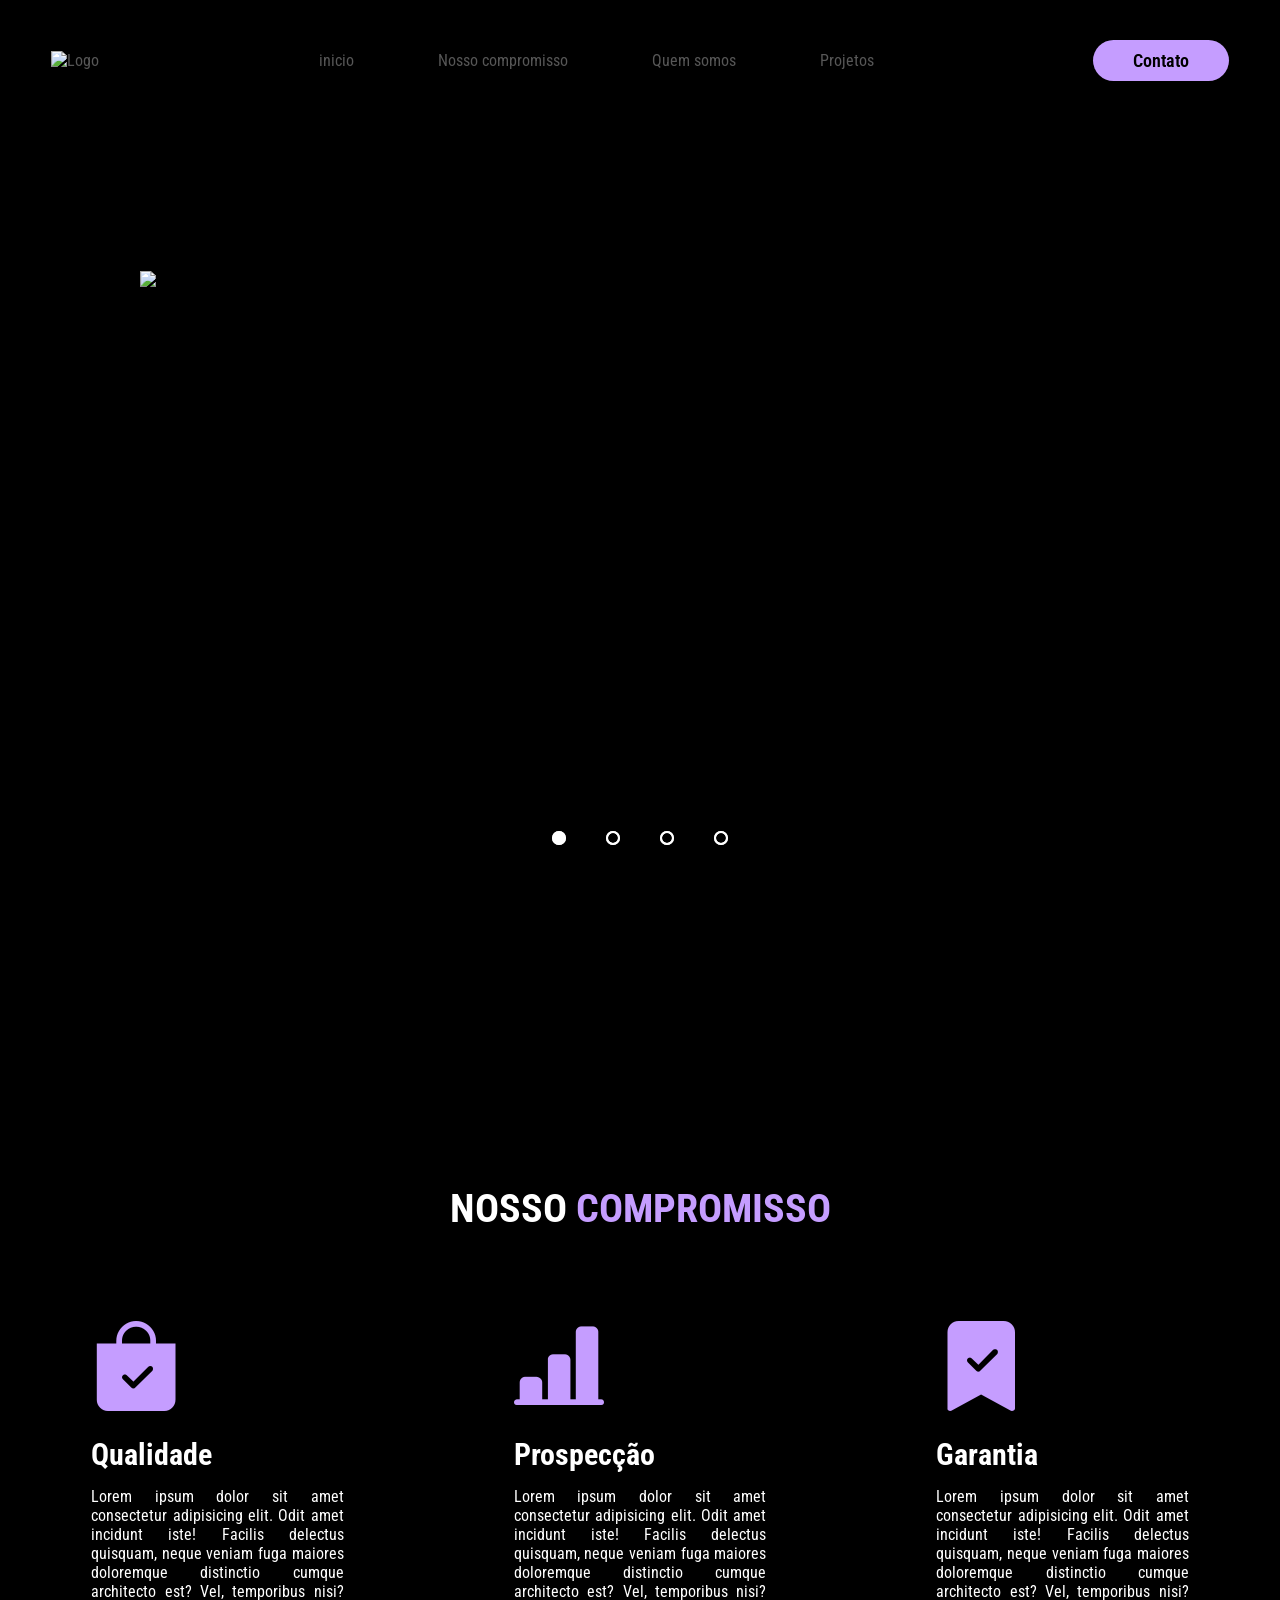
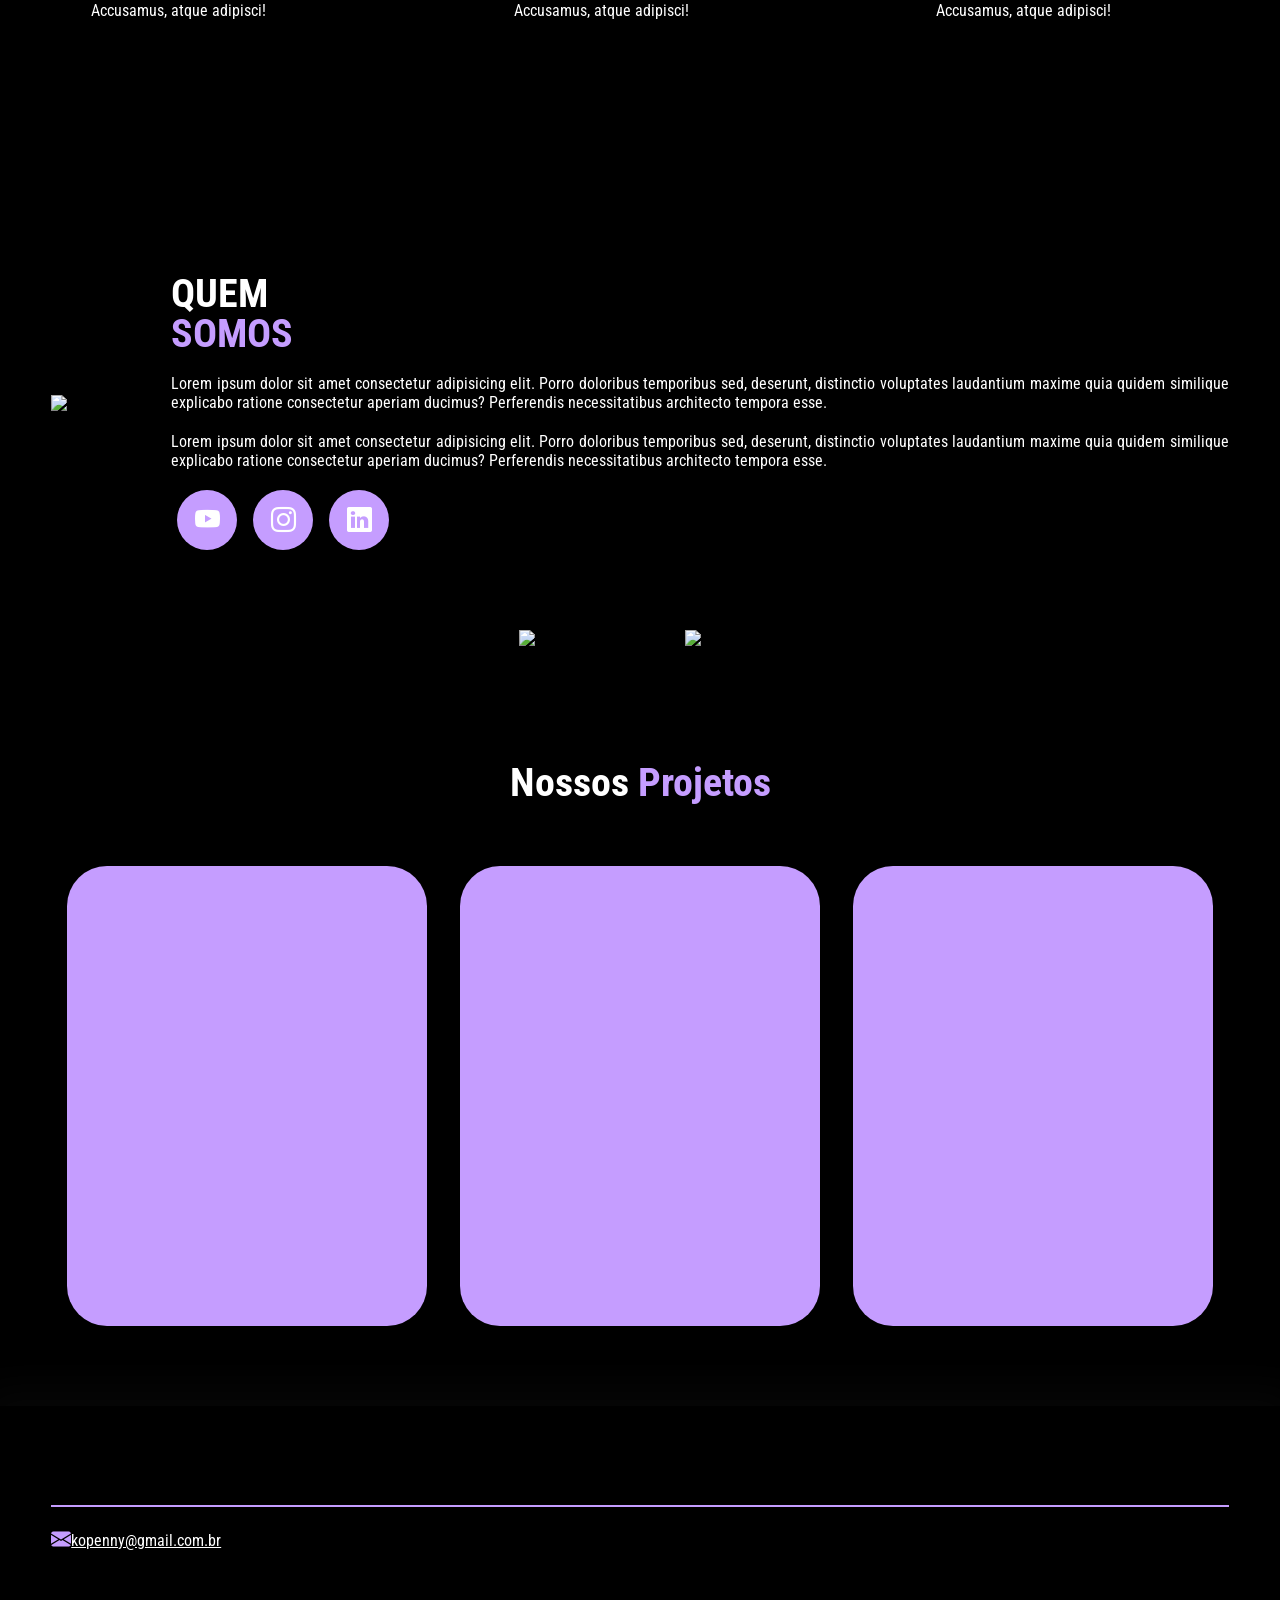
==== modelo_site.html @ db1bed32 "Add files via upload" ====
<!DOCTYPE html>
<html lang="pt-br">
<head>
    <meta charset="UTF-8">
    <meta name="viewport" content="width=device-width, initial-scale=1.0">
    <!-- cogido do google fonts-->
     <link rel="preconnect" href="https://fonts.googleapis.com">
    <link rel="preconnect" href="https://fonts.gstatic.com" crossorigin>
    <link href="https://fonts.googleapis.com/css2?family=Roboto+Condensed:ital,wght@0,100..900;1,100..900&display=swap" rel="stylesheet">
    <!-- cogido do google fonts-->
     <link rel="stylesheet" href="https://cdn.jsdelivr.net/npm/bootstrap-icons@1.13.1/font/bootstrap-icons.min.css">
    <link rel="shortcut icon" href="Imagens/favicon-16x16.png" type="image/x-icon">
    <link rel="stylesheet" href="style.css">
    <title>Kopenny</title>
</head>

<body>
    <header>
        <div class="interface"><!--Interface-->
            <div class="logo">
                <a href="">
                    <img src="Imagens/ogz1.png" alt="Logo">
                </a>
            </div><!--Logo-->
            <nav class="menu-desktop">
                <ul>
                    <li><a href="">inicio</a></li>
                    <li><a href="">Nosso compromisso</a></li>
                    <li><a href="">Quem somos</a></li>
                    <li><a href="">Projetos</a></li>
                </ul>
            </nav>
            <div class="btn-contato">
                <a href="">
                    <button>Contato</button>
                </a>
                
            </div>
        </div><!--Interface-->
    </header>
    <main>
        <section class="destaques">
            <div class="interface">
                <div class="slide-destaques">
                    <div class="slider">

                        <div class="slides">
                            <!--botões para navegar-->
                            <input type="radio" name="radio-btn" id="radio1">
                            <input type="radio" name="radio-btn" id="radio2">
                            <input type="radio" name="radio-btn" id="radio3">
                            <input type="radio" name="radio-btn" id="radio4">
                            <!--botões para navegar-->

                            <!--imagem dos slides-->
                            <div class="slide first">
                                <img src="Imagens/slide1.jpg" alt="imagem1">
                            </div>
                            <div class="slide">
                                <img src="Imagens/slide2.jpg" alt="imagem2">
                            </div>
                            <div class="slide">
                                <img src="Imagens/slide3.jpg" alt="imagem3">
                            </div>
                            <div class="slide">
                                <img src="Imagens/slide4.jpg" alt="imagem4">
                            </div>
                            <!--imagem dos slides-->

                            <!--navegação-->
                            <div class="navigation-auto">
                                <div class="auto-btn1"></div>
                                <div class="auto-btn2"></div>
                                <div class="auto-btn3"></div>
                                <div class="auto-btn4"></div>
                            </div>
                        </div>

                        <div class="manual-navigation">
                            <label for="radio1" class="manual-btn"></label>
                            <label for="radio2" class="manual-btn"></label>
                            <label for="radio3" class="manual-btn"></label>
                            <label for="radio4" class="manual-btn"></label>
                        </div>

                    </div>
                </div>
            </div>
        </section>
        <section class="compromisso">
            <div class="interface">
                <h2 class="titulo">NOSSO <span>COMPROMISSO</span></h2>
                <div class="flex">
                    <div class="compromisso-box">
                        <i class="bi bi-bag-check-fill"></i>
                        <h3>Qualidade</h3>
                        <p>Lorem ipsum dolor sit amet consectetur adipisicing elit. Odit amet incidunt iste! Facilis delectus 
                            quisquam, neque veniam fuga maiores doloremque distinctio cumque architecto est? Vel, 
                            temporibus nisi? Accusamus, atque adipisci!</p>
                    </div>
                    <div class="compromisso-box">
                        <i class="bi bi-bar-chart-line-fill"></i>
                        <h3>Prospecção</h3>
                        <p>Lorem ipsum dolor sit amet consectetur adipisicing elit. Odit amet incidunt iste! Facilis delectus 
                            quisquam, neque veniam fuga maiores doloremque distinctio cumque architecto est? Vel, 
                            temporibus nisi? Accusamus, atque adipisci!</p>
                    </div>
                    <div class="compromisso-box">
                        <i class="bi bi-bookmark-check-fill"></i>
                        <h3>Garantia</h3>
                        <p>Lorem ipsum dolor sit amet consectetur adipisicing elit. Odit amet incidunt iste! Facilis delectus 
                            quisquam, neque veniam fuga maiores doloremque distinctio cumque architecto est? Vel, 
                            temporibus nisi? Accusamus, atque adipisci!</p>
                    </div>
                </div>
            </div>
        </section>
        <section class="quem-somos">
            <div class="interface">
                <div class="flex">
                    <div class="img-quem-somos">
                        <img src="Imagens/imagem2.png" alt="imagem2">
                    </div>
                    <div class="txt-quem-somos">
                        <h2>QUEM<span> SOMOS</span></h2>
                        <p>Lorem ipsum dolor sit amet consectetur adipisicing elit. Porro doloribus temporibus sed, deserunt, 
                            distinctio voluptates laudantium maxime quia quidem similique explicabo ratione consectetur aperiam 
                            ducimus? Perferendis necessitatibus architecto tempora esse.</p>
                            <p>
                                Lorem ipsum dolor sit amet consectetur adipisicing elit. Porro doloribus temporibus sed, deserunt, 
                                distinctio voluptates laudantium maxime quia quidem similique explicabo ratione consectetur aperiam 
                                ducimus? Perferendis necessitatibus architecto tempora esse.
                            </p>
                            <div class="btn-social">
                                <a href=""><button><i class="bi bi-youtube"></i></button></a>
                                <a href=""><button><i class="bi bi-instagram"></i></button></a>
                                <a href=""><button><i class="bi bi-linkedin"></i></button></a>
                            </div>
                    </div>
                </div>
            </div>
        </section>
        <section class="artes">
            <div class="interface">
                <div class="flex">
                    <div class="img-1">
                        <img src="Imagens/imagem3.3.jpg" alt="imagem1">
                    </div>
                    <div class="img-2">
                        <img src="Imagens/imagem1.1.jpg" alt="imagem2">
                    </div>
                </div>
            </div>
        </section>
        <section class="projetos">
            <div class="interface">
                <h2 class="titulo">Nossos <span>Projetos</span></h2>
                <div class="flex">
                    <div class="img-port" style="background-image: url(Imagens/Flair.jpg);"></div>
                    <div class="img-port" style="background-image: url(Imagens/Copy.jpg);"></div>
                    <div class="img-port" style="background-image: url(Imagens/Our\ work.jpg);"></div>
                </div>
            </div>
            
        </section>
    </main>
    <footer>
        <div class="interface">
            <div class="line-footer">
                <div class="flex">
                <div class="logo-footer">
                    <img src="Imagens/ogz1.png" alt="">

                </div>
                </div>
            </div>

            <div class="line-footer borda">
                <P><i class="bi bi-envelope-fill"></i><a href="mailto:kopenny@gmail.com.br">kopenny@gmail.com.br</a></P>
            </div>
        </div>
    </footer>
    <script src="script.js"></script>
</body>
</html>
---- style.css ----
/* Estilo Geral */

*{
    margin: 0;
    padding: 0;
    box-sizing: border-box;
    font-family: "Roboto Condensed", sans-serif;
}
body{
    background-color: rgb(0, 0, 0);
    height: 100vh;
}
.interface{
    max-width: 1280px;
    margin: 0 auto;
}
.flex{
    display: flex;
}
.btn-contato button{
    padding: 10px 40px;
    font-size: 18px;
    font-weight: 600;
    background-color: #c59dff;
    border: 0;
    border-radius: 30px;
    cursor: pointer;
    transition: .2s;
}
h2.titulo{
    color: #ffffff;
    font-size: 40px;
    text-align: center;
    
}
h2.titulo span{
    color: #c59dff;
}
button:hover{
    box-shadow: 0px 0px 0px #ffffff;
    transform: scale(1.05);
}

/* Estilo cabeçalho */

header{
    padding: 40px 4%;
}
header > .interface{
    display: flex;
    align-items:  center;
    justify-content: space-between;
}
header a{
    color: rgb(87, 87, 87);
    text-decoration: none;
    display: inline-block;
    transition: .2s;
}
header a:hover{
    color: rgb(240, 255, 240);
    transform: scale(1.05);
}
header nav ul{
    list-style-type: none;
}
header nav ul li{
    display: inline-block;
    padding: 0 40px;
}

/* Estilo Carrossel topo */

section.destaques{
    margin-top: 0;
}

.slide-destaques{
    margin: 0;
    padding: 20px 5%;
    width: 100%;
    height: 100vh;
    display: flex;
    justify-content: center;
    align-items: center;
}

.slider{
    margin: 0 auto;
    width: 1000px;
    height: 600px;
    overflow: hidden;
}

.slides{
    width: 400%;
    height: 600px;
    display: flex;
}

.slides input{
    display: none;
}

.slide{
    width:25%;
    position: relative;
}

.slide img{
    width: 1000px;
}

.manual-navigation{
    position: absolute;
    width: 1000px;
    margin-top: -40px;
    display: flex;
    justify-content: center;
}

.manual-btn{
    border: 2px solid #ffffff;
    padding: 5px;
    border-radius: 10px;
    cursor: pointer;
    transition: 1s;
}

.manual-btn:not(:last-child){
    margin-right: 40px;
}

.manual-btn:hover{
    background-color: #ffffff;
}

#radio1:checked ~ .first{
    margin-left: 0;
}

#radio2:checked ~ .first{
    margin-left: -25%;
}

#radio3:checked ~ .first{
    margin-left: -50%;
}

#radio4:checked ~ .first{
    margin-left: -75%;
}

.navigation-auto div{
    border: 2px solid #ffffff;
    padding: 5px;
    border-radius: 10px;
    cursor: pointer;
    transition: 1s;
}

.navigation-auto{
    position: absolute;
    width: 1000px;
    margin-top: 560px;
    display: flex;
    justify-content: center;
}

.navigation-auto div:not(:last-child){
    margin-right: 40px;
}

#radio1:checked ~ .navigation-auto .auto-btn1{
    background-color: #ffffff;
}

#radio2:checked ~ .navigation-auto .auto-btn2{
    background-color: #ffffff;
}

#radio3:checked ~ .navigation-auto .auto-btn3{
    background-color: #ffffff;
}

#radio4:checked ~ .navigation-auto .auto-btn4{
    background-color: #ffffff;
}


/* Estilo do compromisso */

section.compromisso{
    padding: 164px 4%;
}
section.compromisso .flex{
    gap: 90px;
}
.compromisso .compromisso-box{
    color: #ffffff;
    padding: 40px;
    border-radius: 20px;
    margin-top: 45px;
    transition: .2s;
    text-align: justify;
}
.compromisso .compromisso-box:hover{
    transform: scale(1.05);
    box-shadow: 0 0 8px #ffffff59;
}
.compromisso .compromisso-box i{
    font-size: 90px;
    color: #c59dff;
}
.compromisso .compromisso-box h3{
    font-size: 30px;
    margin: 15px 0px;
}


/* Estilo sobre */

section.quem-somos{
    padding: 50px 4%;

}
section.quem-somos .flex{
    align-items: center;
    gap: 60px;
}
.quem-somos .txt-quem-somos{
    color: #ffffff;
}
.quem-somos .txt-quem-somos h2{
    font-size: 40px;
    line-height: 40px;
    margin-bottom: 20px;
}
.quem-somos .txt-quem-somos h2 span{
    color: #c59dff;
    display: block;
}
.quem-somos .txt-quem-somos p{
    margin: 20px 0;
    text-align: justify;
}
.quem-somos .txt-quem-somos .btn-social button{
    width: 60px;
    height: 60px;
    border-radius: 50%;
    border: none;
    background-color: #c59dff;
    font-size: 25px;
    color: #ffffff;
    cursor: pointer;
    margin: 0 6px;
    transition: .2s;
}

/* Estilo artes meio do site*/

section.artes{
    padding:30px 4%;
}
section.artes .flex{
    align-items: center;
    justify-content: center;
    gap: 90px;
}

.artes .img-1 img{
    position: relative;
    animation: flutuar 2s ease-in-out infinite alternate;
}

.artes .img-2 img{
    position: relative;
    animation: flutuar 4s ease-in-out infinite alternate;
}

@keyframes flutuar {
    0% {
        top: 0;
    }
    100% {
        top:30px
    }
    
}

/* Estilo dos projetos */

section.projetos{
    padding: 80px 4%;
}

section.projetos .flex{
    justify-content: space-around;
    margin-top: 60px;
}

.img-port{
    width: 360px;
    height: 460px;
    background-color: #c59dff;
    background-size: cover;
    background-position: 100% 0%;
    transition: 11s;
    cursor: pointer;
    border-radius: 40px;
}

.img-port:hover{
    background-position: 100% 100%;
}


/* Estilo do rodapé */

footer{
    padding: 40px 4%;
    box-shadow: 0 0 40px 18px rgba(255, 255, 255, 0.027);
}

footer .flex{
    justify-content: space-between;
}

footer .line-footer{
    padding: 20px 0;
}

.borda{
    border-top: 2px solid #c59dff;
}

footer .line-footer p i{
    color: #c59dff;
    font-size: 20px;
}

footer .line-footer p a{
    color: #ffffff;
}
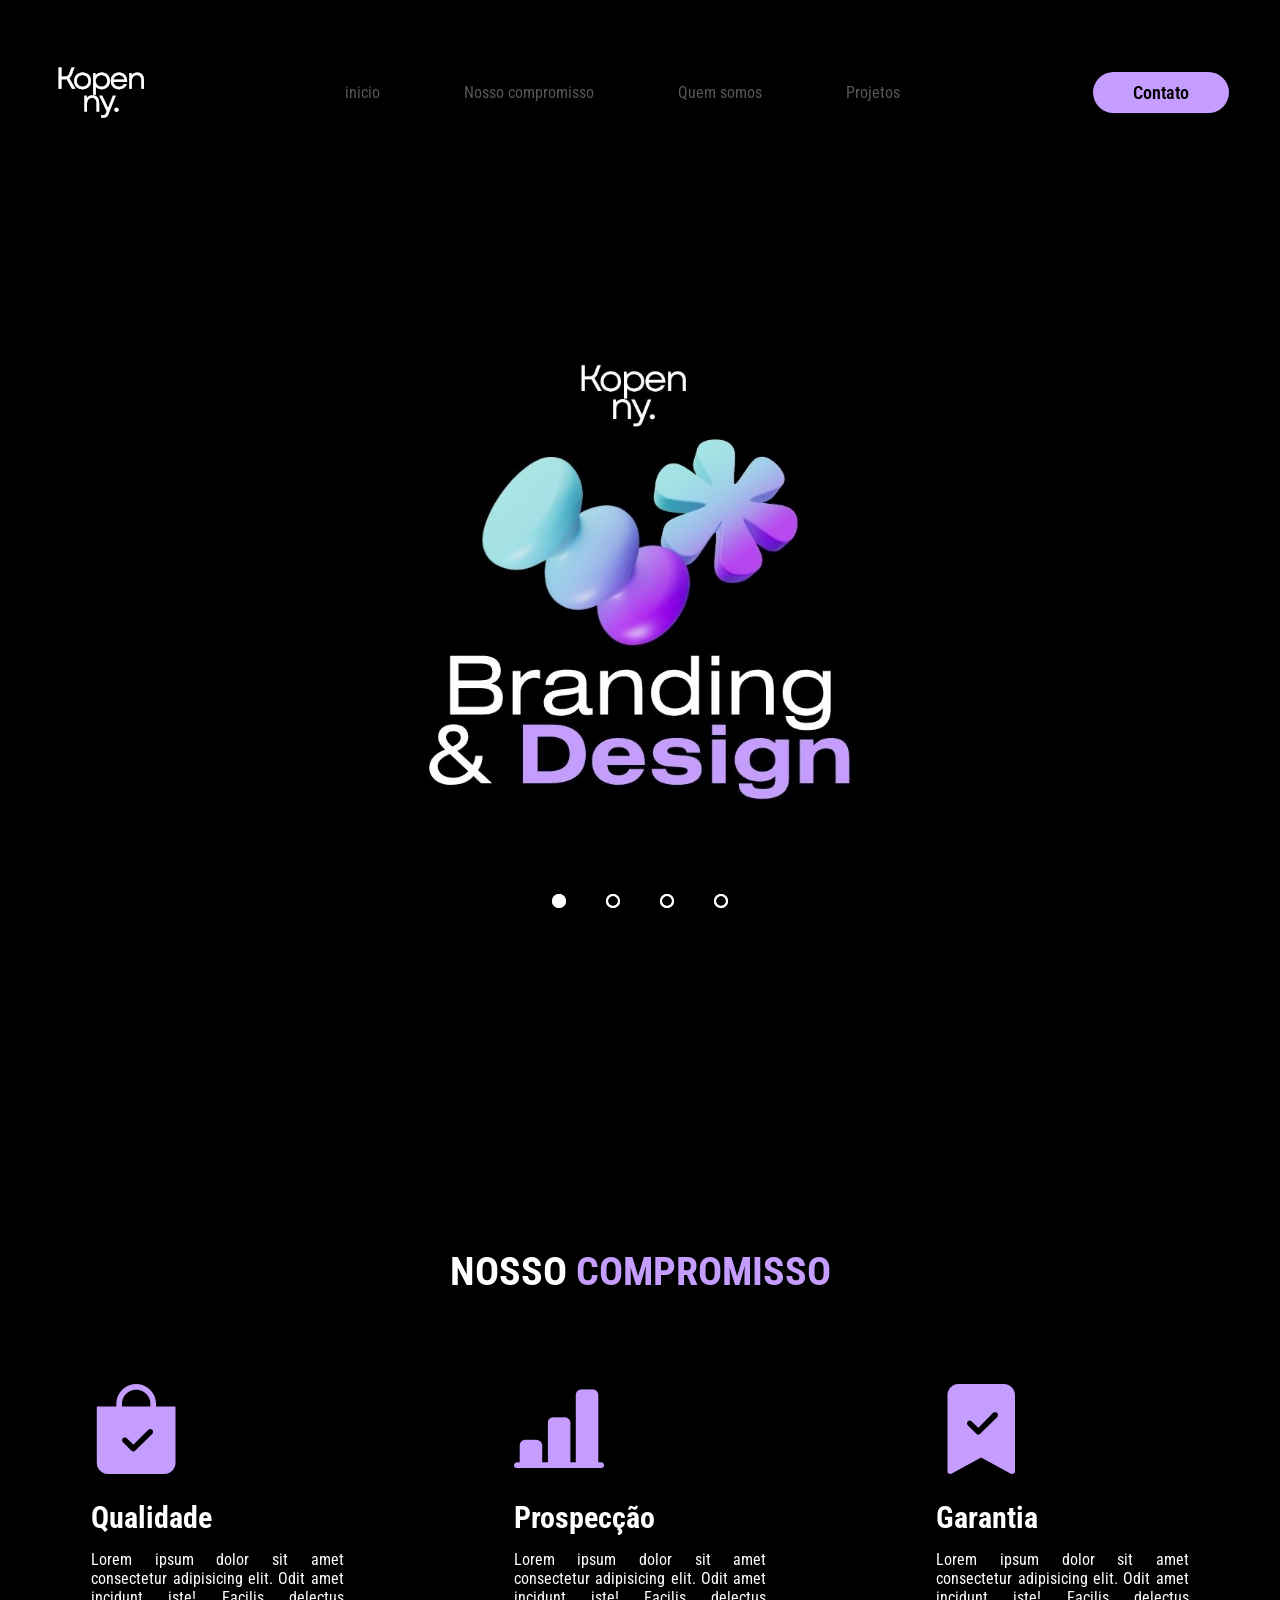
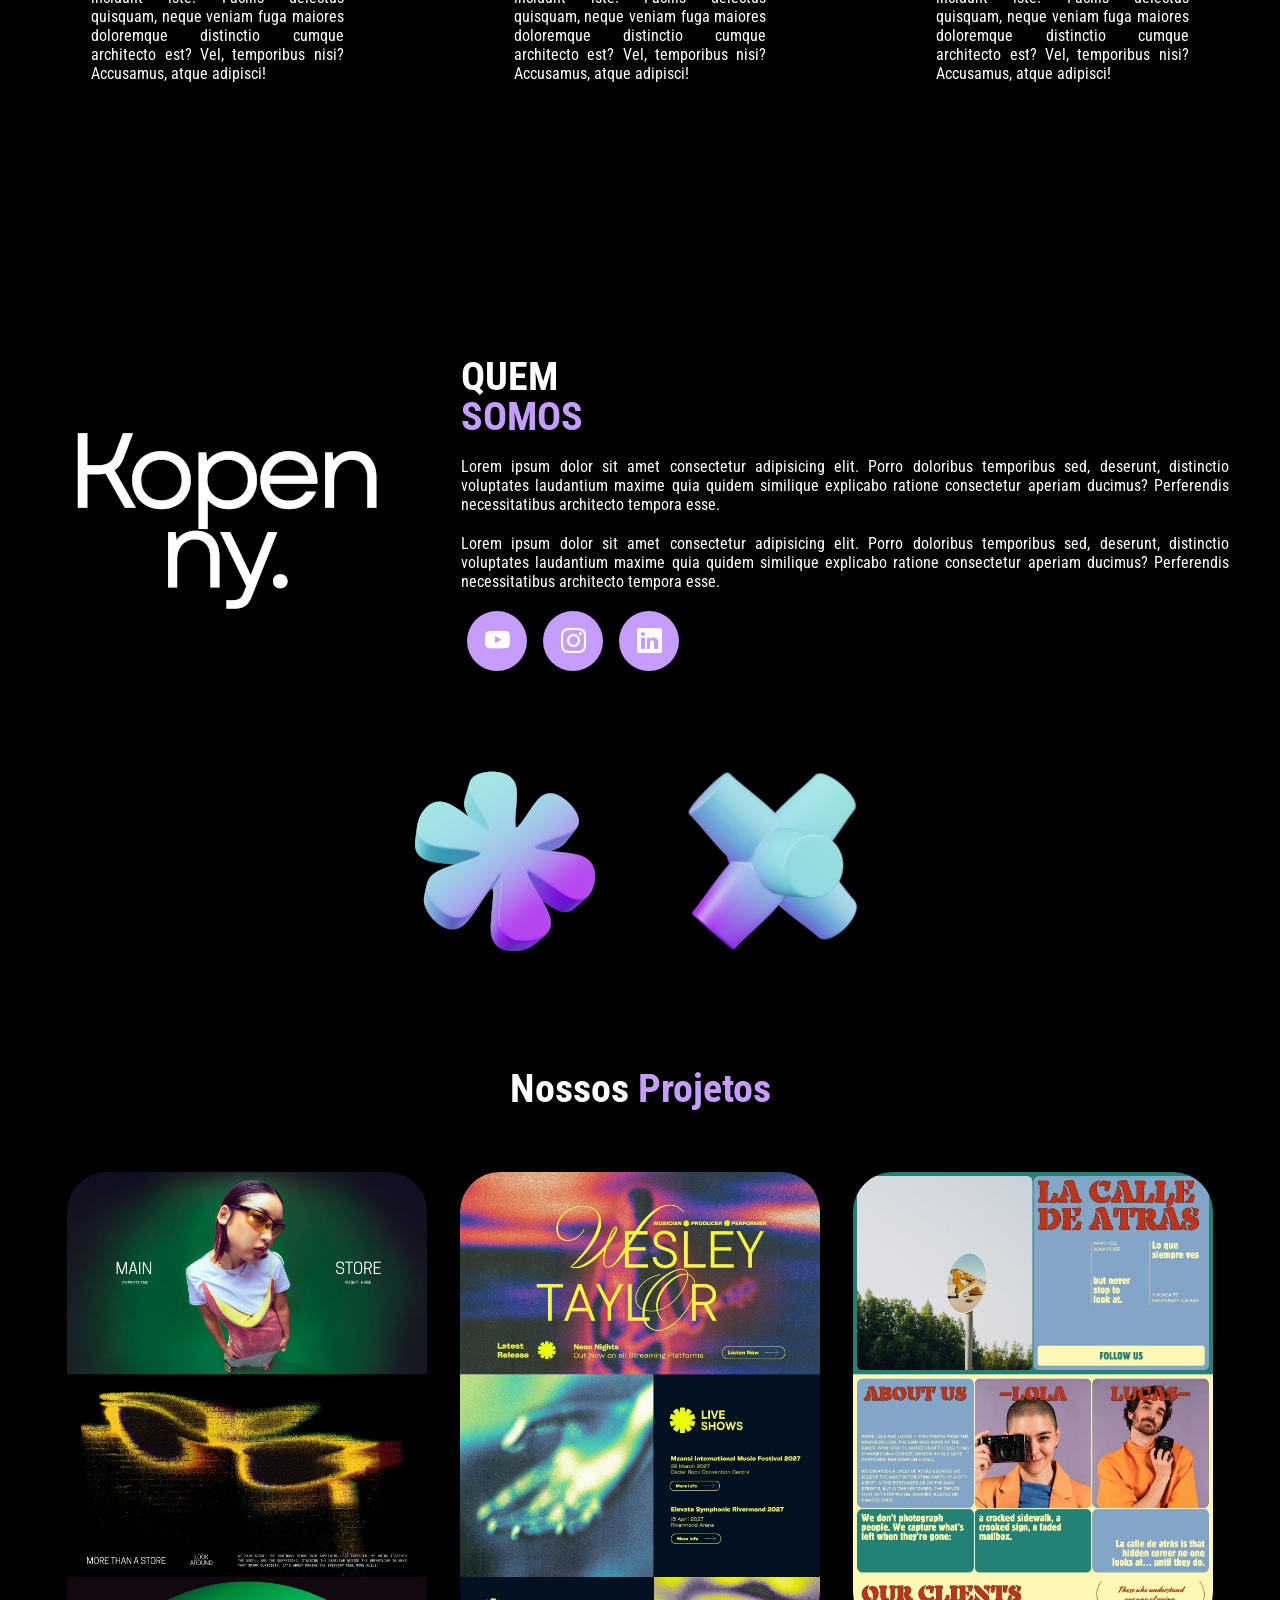
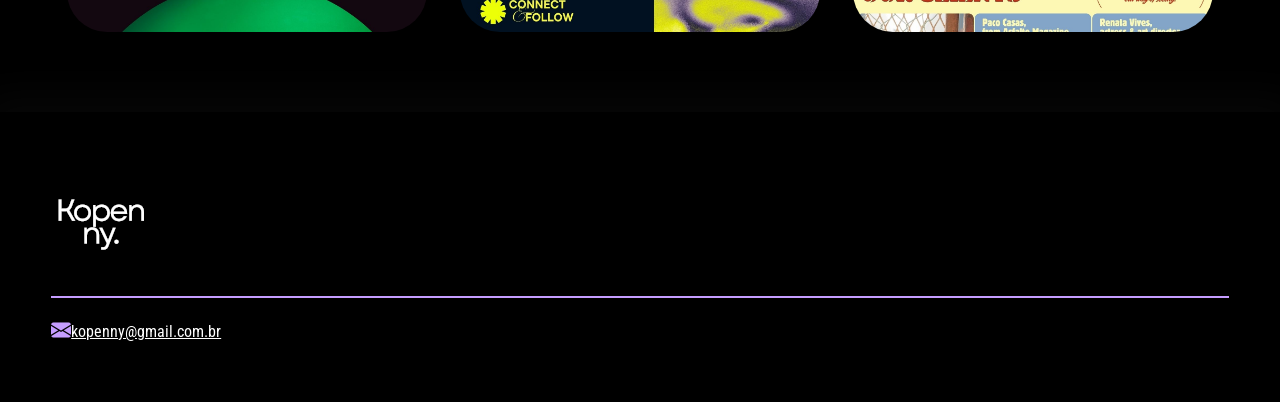
==== commit c86146d6: "Update modelo_site.html" ====
--- a/modelo_site.html
+++ b/modelo_site.html
@@ -9,7 +9,7 @@
     <link href="https://fonts.googleapis.com/css2?family=Roboto+Condensed:ital,wght@0,100..900;1,100..900&display=swap" rel="stylesheet">
     <!-- cogido do google fonts-->
      <link rel="stylesheet" href="https://cdn.jsdelivr.net/npm/bootstrap-icons@1.13.1/font/bootstrap-icons.min.css">
-    <link rel="shortcut icon" href="Imagens/favicon-16x16.png" type="image/x-icon">
+    <link rel="shortcut icon" href="favicon-16x16.png" type="image/x-icon">
     <link rel="stylesheet" href="style.css">
     <title>Kopenny</title>
 </head>
@@ -19,7 +19,7 @@
         <div class="interface"><!--Interface-->
             <div class="logo">
                 <a href="">
-                    <img src="Imagens/ogz1.png" alt="Logo">
+                    <img src="ogz1.png" alt="Logo">
                 </a>
             </div><!--Logo-->
             <nav class="menu-desktop">
@@ -54,16 +54,16 @@
 
                             <!--imagem dos slides-->
                             <div class="slide first">
-                                <img src="Imagens/slide1.jpg" alt="imagem1">
+                                <img src="slide1.jpg" alt="imagem1">
                             </div>
                             <div class="slide">
-                                <img src="Imagens/slide2.jpg" alt="imagem2">
+                                <img src="slide2.jpg" alt="imagem2">
                             </div>
                             <div class="slide">
-                                <img src="Imagens/slide3.jpg" alt="imagem3">
+                                <img src="slide3.jpg" alt="imagem3">
                             </div>
                             <div class="slide">
-                                <img src="Imagens/slide4.jpg" alt="imagem4">
+                                <img src="slide4.jpg" alt="imagem4">
                             </div>
                             <!--imagem dos slides-->
 
@@ -119,7 +119,7 @@
             <div class="interface">
                 <div class="flex">
                     <div class="img-quem-somos">
-                        <img src="Imagens/imagem2.png" alt="imagem2">
+                        <img src="imagem2.png" alt="imagem2">
                     </div>
                     <div class="txt-quem-somos">
                         <h2>QUEM<span> SOMOS</span></h2>
@@ -144,10 +144,10 @@
             <div class="interface">
                 <div class="flex">
                     <div class="img-1">
-                        <img src="Imagens/imagem3.3.jpg" alt="imagem1">
+                        <img src="imagem3.3.jpg" alt="imagem1">
                     </div>
                     <div class="img-2">
-                        <img src="Imagens/imagem1.1.jpg" alt="imagem2">
+                        <img src="imagem1.1.jpg" alt="imagem2">
                     </div>
                 </div>
             </div>
@@ -156,9 +156,9 @@
             <div class="interface">
                 <h2 class="titulo">Nossos <span>Projetos</span></h2>
                 <div class="flex">
-                    <div class="img-port" style="background-image: url(Imagens/Flair.jpg);"></div>
-                    <div class="img-port" style="background-image: url(Imagens/Copy.jpg);"></div>
-                    <div class="img-port" style="background-image: url(Imagens/Our\ work.jpg);"></div>
+                    <div class="img-port" style="background-image: url(Flair.jpg);"></div>
+                    <div class="img-port" style="background-image: url(Copy.jpg);"></div>
+                    <div class="img-port" style="background-image: url(Our\ work.jpg);"></div>
                 </div>
             </div>
             
@@ -169,7 +169,7 @@
             <div class="line-footer">
                 <div class="flex">
                 <div class="logo-footer">
-                    <img src="Imagens/ogz1.png" alt="">
+                    <img src="ogz1.png" alt="">
 
                 </div>
                 </div>
@@ -182,4 +182,4 @@
     </footer>
     <script src="script.js"></script>
 </body>
-</html>+</html>
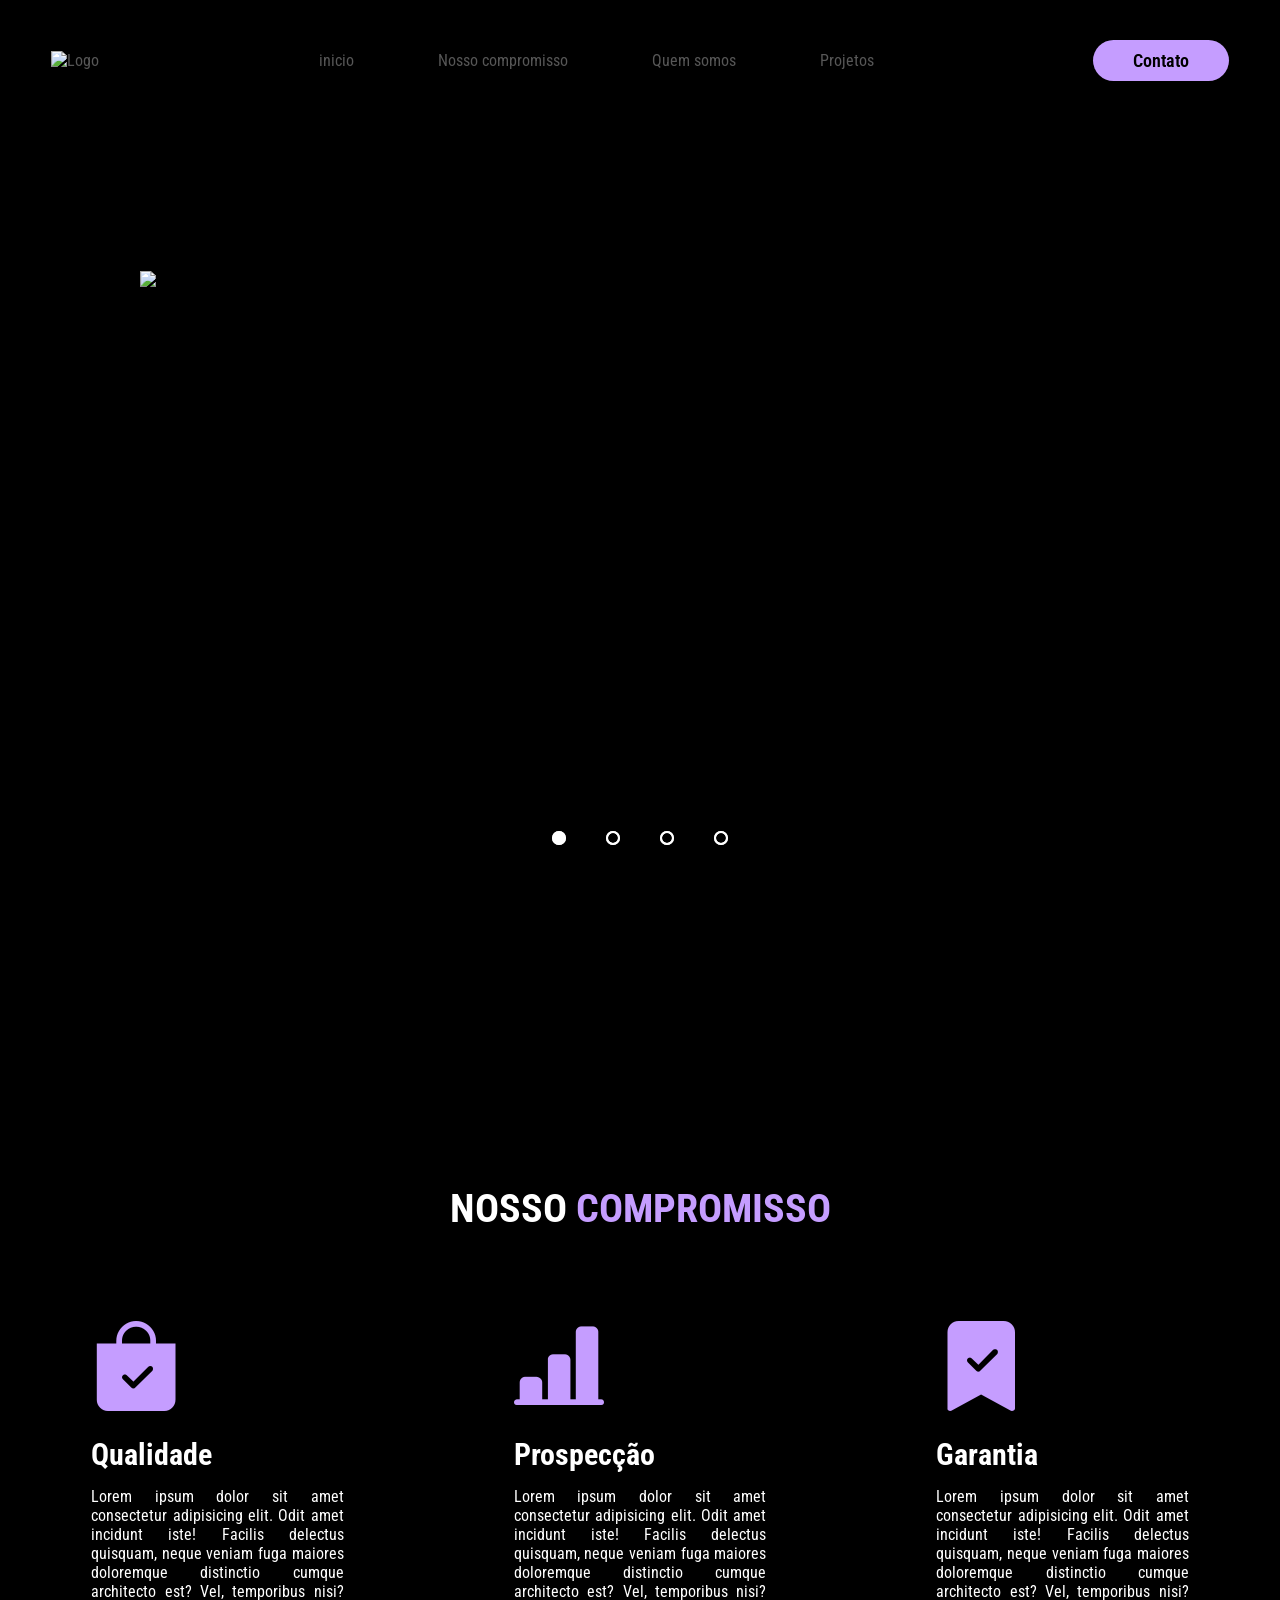
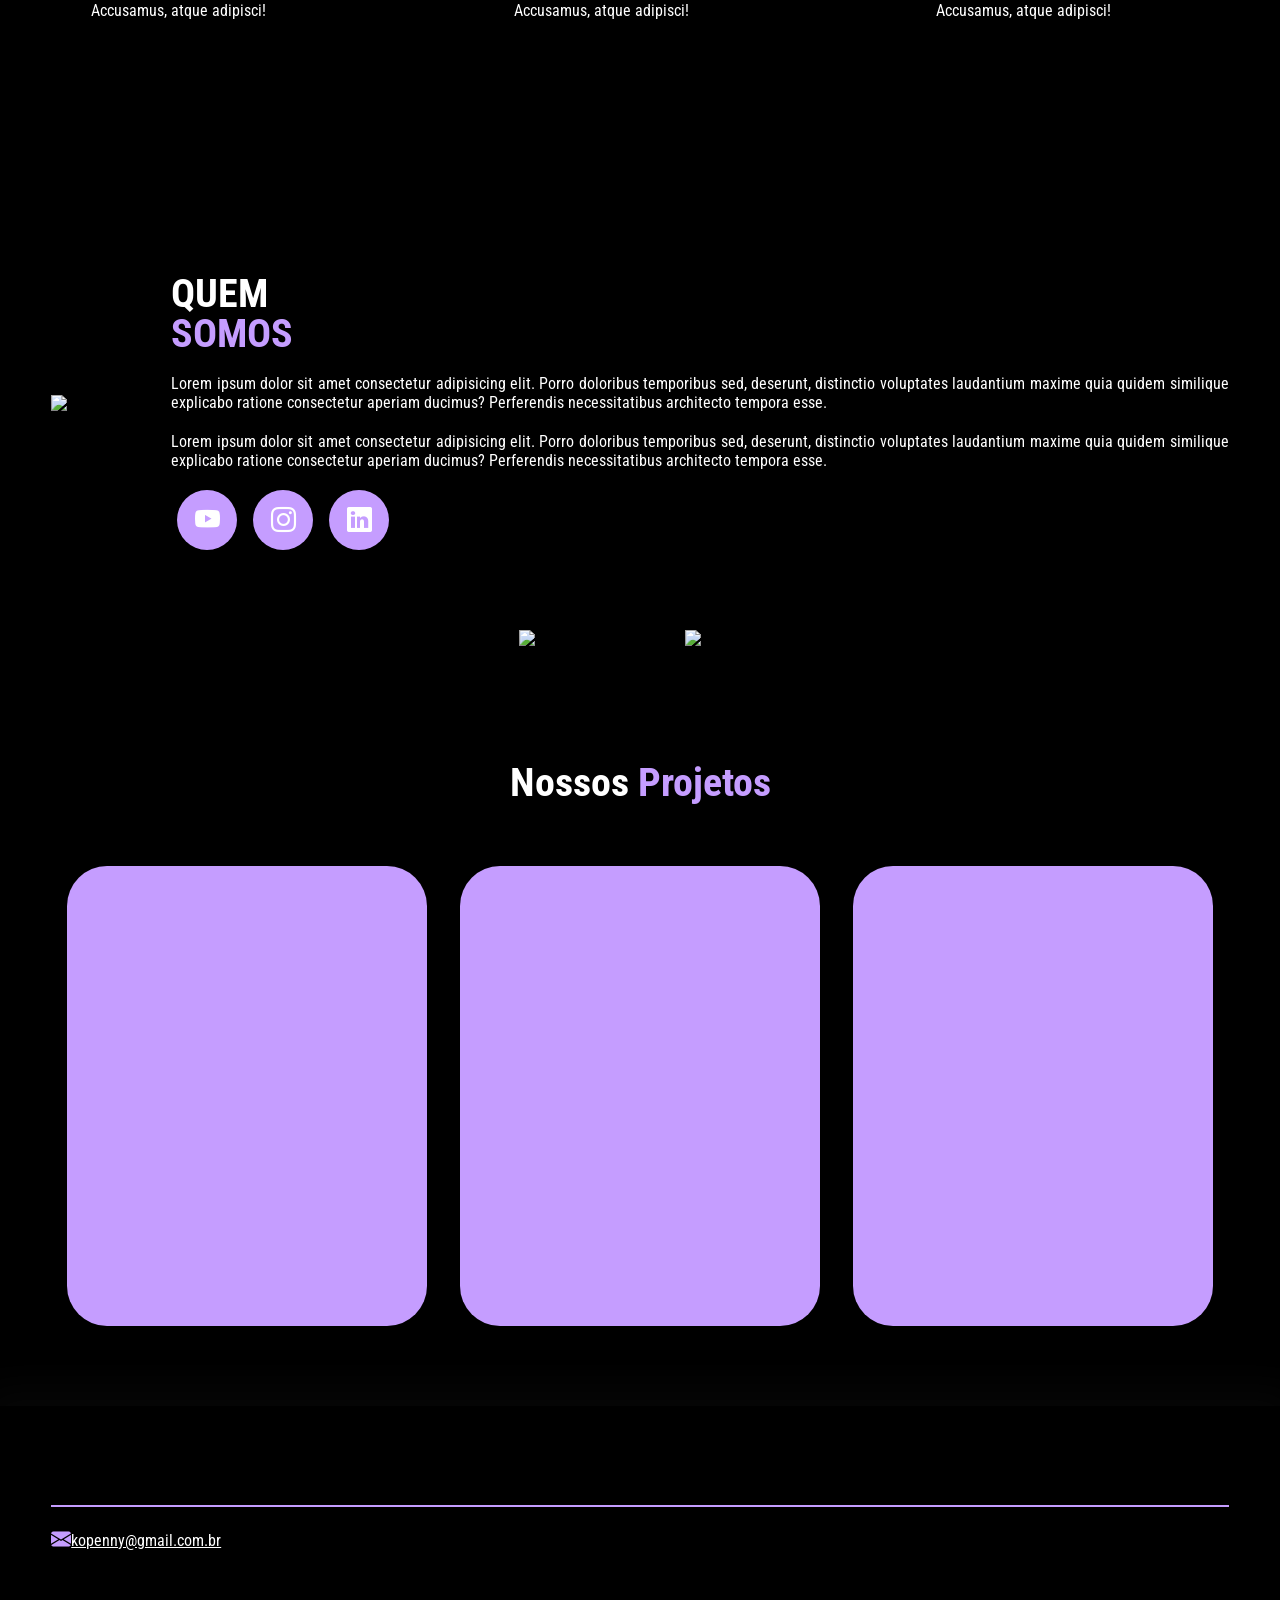
==== commit 1ff6240f: "Add files via upload" ====
--- a/modelo_site.html
+++ b/modelo_site.html
@@ -9,17 +9,16 @@
     <link href="https://fonts.googleapis.com/css2?family=Roboto+Condensed:ital,wght@0,100..900;1,100..900&display=swap" rel="stylesheet">
     <!-- cogido do google fonts-->
      <link rel="stylesheet" href="https://cdn.jsdelivr.net/npm/bootstrap-icons@1.13.1/font/bootstrap-icons.min.css">
-    <link rel="shortcut icon" href="favicon-16x16.png" type="image/x-icon">
+    <link rel="shortcut icon" href="Imagens/favicon-16x16.png" type="image/x-icon">
     <link rel="stylesheet" href="style.css">
     <title>Kopenny</title>
 </head>
-
 <body>
     <header>
         <div class="interface"><!--Interface-->
             <div class="logo">
                 <a href="">
-                    <img src="ogz1.png" alt="Logo">
+                    <img src="Imagens/ogz1.png" alt="Logo">
                 </a>
             </div><!--Logo-->
             <nav class="menu-desktop">
@@ -43,7 +42,6 @@
             <div class="interface">
                 <div class="slide-destaques">
                     <div class="slider">
-
                         <div class="slides">
                             <!--botões para navegar-->
                             <input type="radio" name="radio-btn" id="radio1">
@@ -51,22 +49,20 @@
                             <input type="radio" name="radio-btn" id="radio3">
                             <input type="radio" name="radio-btn" id="radio4">
                             <!--botões para navegar-->
-
                             <!--imagem dos slides-->
                             <div class="slide first">
-                                <img src="slide1.jpg" alt="imagem1">
+                                <img src="Imagens/slide1.jpg" alt="imagem1">
                             </div>
                             <div class="slide">
-                                <img src="slide2.jpg" alt="imagem2">
+                                <img src="Imagens/slide2.jpg" alt="imagem2">
                             </div>
                             <div class="slide">
-                                <img src="slide3.jpg" alt="imagem3">
+                                <img src="Imagens/slide3.jpg" alt="imagem3">
                             </div>
                             <div class="slide">
-                                <img src="slide4.jpg" alt="imagem4">
+                                <img src="Imagens/slide4.jpg" alt="imagem4">
                             </div>
                             <!--imagem dos slides-->
-
                             <!--navegação-->
                             <div class="navigation-auto">
                                 <div class="auto-btn1"></div>
@@ -75,14 +71,12 @@
                                 <div class="auto-btn4"></div>
                             </div>
                         </div>
-
                         <div class="manual-navigation">
                             <label for="radio1" class="manual-btn"></label>
                             <label for="radio2" class="manual-btn"></label>
                             <label for="radio3" class="manual-btn"></label>
                             <label for="radio4" class="manual-btn"></label>
                         </div>
-
                     </div>
                 </div>
             </div>
@@ -119,7 +113,7 @@
             <div class="interface">
                 <div class="flex">
                     <div class="img-quem-somos">
-                        <img src="imagem2.png" alt="imagem2">
+                        <img src="Imagens/imagem2.png" alt="imagem2">
                     </div>
                     <div class="txt-quem-somos">
                         <h2>QUEM<span> SOMOS</span></h2>
@@ -144,10 +138,10 @@
             <div class="interface">
                 <div class="flex">
                     <div class="img-1">
-                        <img src="imagem3.3.jpg" alt="imagem1">
+                        <img src="Imagens/imagem3.3.jpg" alt="imagem1">
                     </div>
                     <div class="img-2">
-                        <img src="imagem1.1.jpg" alt="imagem2">
+                        <img src="Imagens/imagem1.1.jpg" alt="imagem2">
                     </div>
                 </div>
             </div>
@@ -156,12 +150,11 @@
             <div class="interface">
                 <h2 class="titulo">Nossos <span>Projetos</span></h2>
                 <div class="flex">
-                    <div class="img-port" style="background-image: url(Flair.jpg);"></div>
-                    <div class="img-port" style="background-image: url(Copy.jpg);"></div>
-                    <div class="img-port" style="background-image: url(Our\ work.jpg);"></div>
+                    <div class="img-port" style="background-image: url(Imagens/Flair.jpg);"></div>
+                    <div class="img-port" style="background-image: url(Imagens/Copy.jpg);"></div>
+                    <div class="img-port" style="background-image: url(Imagens/Our\ work.jpg);"></div>
                 </div>
             </div>
-            
         </section>
     </main>
     <footer>
@@ -169,12 +162,10 @@
             <div class="line-footer">
                 <div class="flex">
                 <div class="logo-footer">
-                    <img src="ogz1.png" alt="">
-
+                    <img src="Imagens/ogz1.png" alt="">
                 </div>
                 </div>
             </div>
-
             <div class="line-footer borda">
                 <P><i class="bi bi-envelope-fill"></i><a href="mailto:kopenny@gmail.com.br">kopenny@gmail.com.br</a></P>
             </div>
@@ -182,4 +173,4 @@
     </footer>
     <script src="script.js"></script>
 </body>
-</html>
+</html>
